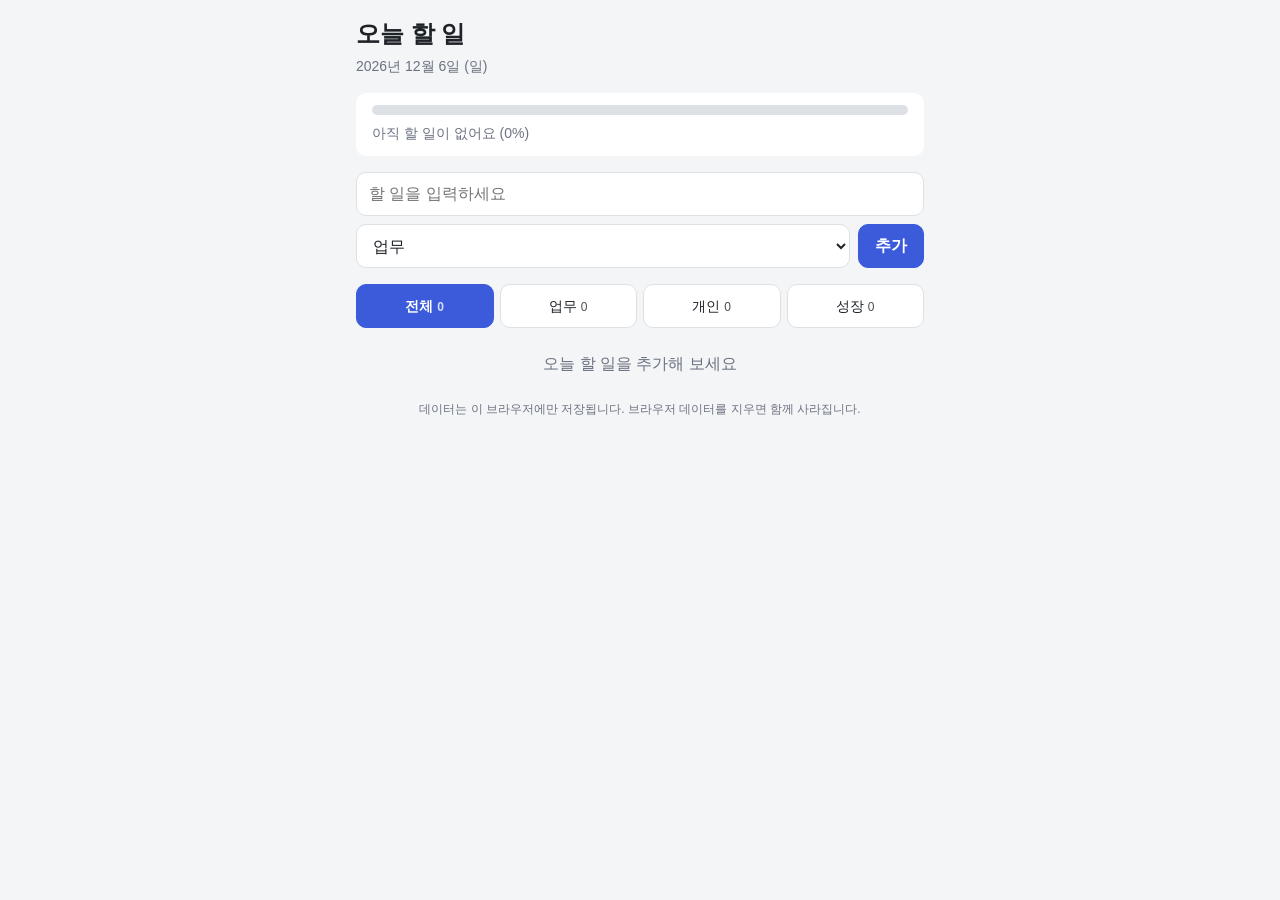
==== index.html @ 7eb19686 "할 일 관리 앱 1~4단계: 추가, 삭제, 완료, 카테고리, 진행률, 수정, 날짜 정리 Co-Authored-By: Claude Opus 5.5 <noreply@anthropic." ====
<!DOCTYPE html>
<html lang="ko">
<head>
  <meta charset="UTF-8">
  <meta name="viewport" content="width=device-width, initial-scale=1">
  <title>오늘 할 일</title>
  <link rel="stylesheet" href="style.css">
  <script src="app.js" defer></script>
</head>
<body>
  <main class="app">
    <!-- 헤더: 앱 이름, 오늘 날짜 -->
    <header class="header">
      <h1 class="header-title">오늘 할 일</h1>
      <p class="header-date" id="today"></p>
    </header>

    <!-- 진행률 영역 (선택한 탭 기준) -->
    <section class="progress" aria-label="진행률">
      <div class="progress-bar" id="progress-bar" role="progressbar" aria-valuemin="0" aria-valuemax="100" aria-valuenow="0">
        <div class="progress-fill" id="progress-fill"></div>
      </div>
      <p class="progress-text" id="progress-text" aria-live="polite"></p>
    </section>

    <!-- 입력 영역 -->
    <form class="add-form" id="add-form">
      <input class="add-input" id="add-input" type="text" maxlength="100"
             placeholder="할 일을 입력하세요" aria-label="할 일 내용" autocomplete="off">
      <div class="add-row">
        <select class="add-category" id="add-category" aria-label="카테고리">
          <option value="work">업무</option>
          <option value="personal">개인</option>
          <option value="growth">성장</option>
        </select>
        <button class="btn btn-primary" type="submit">추가</button>
      </div>
    </form>

    <!-- 필터 탭 -->
    <nav class="tabs" id="tabs" aria-label="카테고리 필터">
      <button class="tab is-active" type="button" data-filter="all" aria-pressed="true">전체 <span class="tab-count">0</span></button>
      <button class="tab" type="button" data-filter="work" aria-pressed="false">업무 <span class="tab-count">0</span></button>
      <button class="tab" type="button" data-filter="personal" aria-pressed="false">개인 <span class="tab-count">0</span></button>
      <button class="tab" type="button" data-filter="growth" aria-pressed="false">성장 <span class="tab-count">0</span></button>
    </nav>

    <!-- 할 일 목록 (app.js의 render()가 채움) -->
    <ul class="todo-list" id="todo-list"></ul>
    <p class="empty" id="empty" hidden>오늘 할 일을 추가해 보세요</p>

    <footer class="footer">
      <p>데이터는 이 브라우저에만 저장됩니다. 브라우저 데이터를 지우면 함께 사라집니다.</p>
    </footer>
  </main>
</body>
</html>
---- style.css ----
/* 색상과 크기 */
:root {
  --bg: #f4f5f7;
  --surface: #ffffff;
  --text: #1f2328;
  --text-sub: #6b7280;
  --border: #dde1e6;
  --primary: #3b5bdb;
  --primary-text: #ffffff;
  --danger: #c92a2a;
  --work: #1c7ed6;
  --work-bg: #e7f1fb;
  --personal: #2b8a3e;
  --personal-bg: #e6f4ea;
  --growth: #9c36b5;
  --growth-bg: #f6e8fa;
  --radius: 10px;
  --touch: 44px;
}

* {
  box-sizing: border-box;
}

html {
  -webkit-text-size-adjust: 100%;
}

/* hidden 속성이 display 지정보다 우선하게 */
[hidden] {
  display: none !important;
}

body {
  margin: 0;
  background: var(--bg);
  color: var(--text);
  font-family: -apple-system, BlinkMacSystemFont, "Apple SD Gothic Neo", "Malgun Gothic", sans-serif;
  font-size: 16px;
  line-height: 1.5;
  overflow-x: hidden;
}

button,
input,
select {
  font: inherit;
  color: inherit;
}

/* 전체 틀: 모바일 기준, 넓은 화면은 600px 가운데 */
.app {
  max-width: 600px;
  margin: 0 auto;
  padding: 16px;
}

/* 헤더 */
.header {
  margin-bottom: 16px;
}

.header-title {
  margin: 0;
  font-size: 24px;
}

.header-date {
  margin: 4px 0 0;
  color: var(--text-sub);
  font-size: 14px;
}

/* 진행률 */
.progress {
  margin-bottom: 16px;
  padding: 12px 16px;
  background: var(--surface);
  border-radius: var(--radius);
}

.progress-bar {
  height: 10px;
  background: var(--border);
  border-radius: 999px;
  overflow: hidden;
}

.progress-fill {
  width: 0;
  height: 100%;
  background: var(--primary);
  border-radius: 999px;
  transition: width 0.2s;
}

.progress-text {
  margin: 8px 0 0;
  font-size: 14px;
  color: var(--text-sub);
}

/* 입력 영역 */
.add-form {
  display: flex;
  flex-direction: column;
  gap: 8px;
  margin-bottom: 16px;
}

.add-input,
.add-category {
  min-height: var(--touch);
  padding: 8px 12px;
  font-size: 16px;
  background: var(--surface);
  border: 1px solid var(--border);
  border-radius: var(--radius);
}

.add-input {
  width: 100%;
}

.add-row {
  display: flex;
  gap: 8px;
}

.add-category {
  flex: 1;
  min-width: 0;
}

.add-input:focus,
.add-category:focus {
  outline: 2px solid var(--primary);
  outline-offset: 1px;
}

/* 버튼 공통 */
.btn {
  min-width: var(--touch);
  min-height: var(--touch);
  padding: 0 16px;
  background: var(--surface);
  border: 1px solid var(--border);
  border-radius: var(--radius);
  cursor: pointer;
}

.btn-primary {
  background: var(--primary);
  color: var(--primary-text);
  border-color: var(--primary);
  font-weight: 600;
}

.btn-small {
  padding: 0 10px;
  font-size: 14px;
}

.btn-danger {
  color: var(--danger);
}

.btn:focus-visible,
.tab:focus-visible {
  outline: 2px solid var(--primary);
  outline-offset: 2px;
}

/* 필터 탭 */
.tabs {
  display: grid;
  grid-template-columns: repeat(4, 1fr);
  gap: 6px;
  margin-bottom: 12px;
}

.tab {
  min-height: var(--touch);
  padding: 0 4px;
  background: var(--surface);
  border: 1px solid var(--border);
  border-radius: var(--radius);
  font-size: 14px;
  cursor: pointer;
  white-space: nowrap;
}

.tab.is-active {
  background: var(--primary);
  color: var(--primary-text);
  border-color: var(--primary);
  font-weight: 600;
}

.tab-count {
  font-size: 12px;
  opacity: 0.8;
}

/* 할 일 목록 */
.todo-list {
  margin: 0;
  padding: 0;
  list-style: none;
}

.todo-item {
  display: flex;
  align-items: center;
  gap: 8px;
  margin-bottom: 8px;
  padding: 4px 8px 4px 0;
  background: var(--surface);
  border-radius: var(--radius);
}

/* 체크박스 터치 영역 44x44 */
.todo-check {
  display: flex;
  align-items: center;
  justify-content: center;
  flex-shrink: 0;
  width: var(--touch);
  height: var(--touch);
  cursor: pointer;
}

.todo-check input {
  width: 20px;
  height: 20px;
  margin: 0;
  cursor: pointer;
}

.todo-text {
  flex: 1;
  min-width: 0;
  overflow-wrap: anywhere;
}

.todo-actions {
  display: flex;
  gap: 4px;
  flex-shrink: 0;
}

/* 완료 항목: 취소선, 흐린 글씨 */
.todo-item.is-done .todo-text {
  text-decoration: line-through;
  color: var(--text-sub);
}

.todo-item.is-done .badge {
  opacity: 0.6;
}

/* 카테고리 배지 */
.badge {
  flex-shrink: 0;
  padding: 2px 8px;
  border-radius: 999px;
  font-size: 12px;
  font-weight: 600;
}

.badge-work {
  color: var(--work);
  background: var(--work-bg);
}

.badge-personal {
  color: var(--personal);
  background: var(--personal-bg);
}

.badge-growth {
  color: var(--growth);
  background: var(--growth-bg);
}

/* 수정 중인 항목 */
.todo-item.is-editing {
  padding: 8px;
}

.edit-form {
  display: flex;
  flex-direction: column;
  gap: 8px;
  flex: 1;
  min-width: 0;
}

/* 빈 목록 안내 */
.empty {
  margin: 24px 0;
  color: var(--text-sub);
  text-align: center;
}

/* 하단 안내 */
.footer {
  margin-top: 24px;
  color: var(--text-sub);
  font-size: 12px;
  text-align: center;
}

.footer p {
  margin: 0;
}
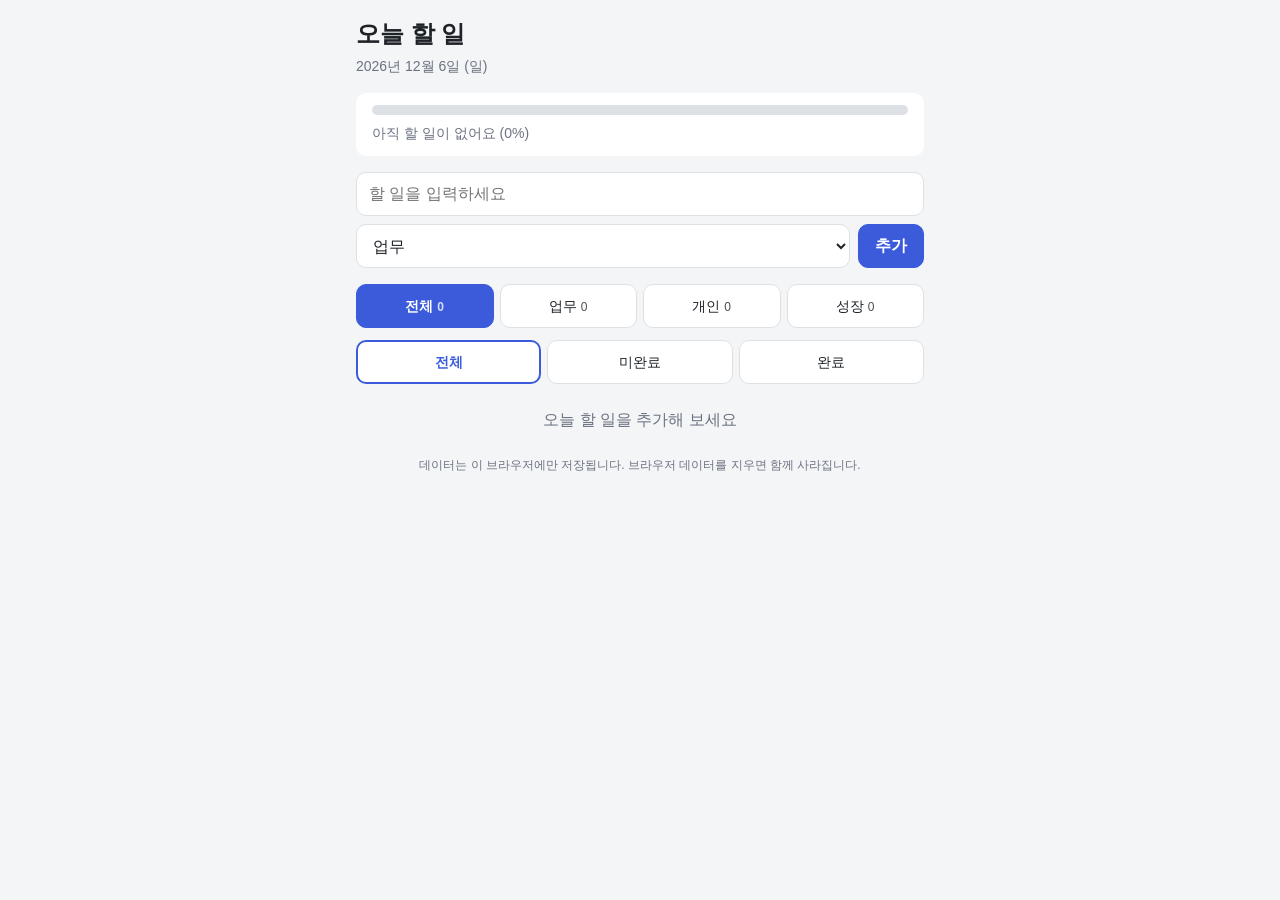
==== commit 235c236f: "6단계: 완료 항목 일괄 삭제, 상태 필터 (F8, F9) Co-Authored-By: Claude Opus 5.5 <noreply@anthropic.com>" ====
--- a/index.html
+++ b/index.html
@@ -45,9 +45,18 @@
       <button class="tab" type="button" data-filter="growth" aria-pressed="false">성장 <span class="tab-count">0</span></button>
     </nav>
 
+    <!-- 상태 필터 (카테고리 탭과 함께 적용) -->
+    <nav class="tabs status-tabs" id="status-tabs" aria-label="상태 필터">
+      <button class="tab is-active" type="button" data-status="all" aria-pressed="true">전체</button>
+      <button class="tab" type="button" data-status="active" aria-pressed="false">미완료</button>
+      <button class="tab" type="button" data-status="done" aria-pressed="false">완료</button>
+    </nav>
+
     <!-- 할 일 목록 (app.js의 render()가 채움) -->
     <ul class="todo-list" id="todo-list"></ul>
-    <p class="empty" id="empty" hidden>오늘 할 일을 추가해 보세요</p>
+    <p class="empty" id="empty" hidden></p>
+
+    <button class="btn btn-danger btn-clear" id="clear-done" type="button" hidden>완료 항목 지우기</button>
 
     <footer class="footer">
       <p>데이터는 이 브라우저에만 저장됩니다. 브라우저 데이터를 지우면 함께 사라집니다.</p>
--- a/style.css
+++ b/style.css
@@ -197,6 +197,17 @@
   font-weight: 600;
 }
 
+/* 상태 필터: 카테고리 탭과 구분되게 테두리만 강조 */
+.status-tabs {
+  grid-template-columns: repeat(3, 1fr);
+}
+
+.status-tabs .tab.is-active {
+  background: var(--surface);
+  color: var(--primary);
+  border: 2px solid var(--primary);
+}
+
 .tab-count {
   font-size: 12px;
   opacity: 0.8;
@@ -303,6 +314,12 @@
   text-align: center;
 }
 
+/* 완료 항목 지우기 */
+.btn-clear {
+  display: block;
+  margin: 16px auto 0;
+}
+
 /* 하단 안내 */
 .footer {
   margin-top: 24px;
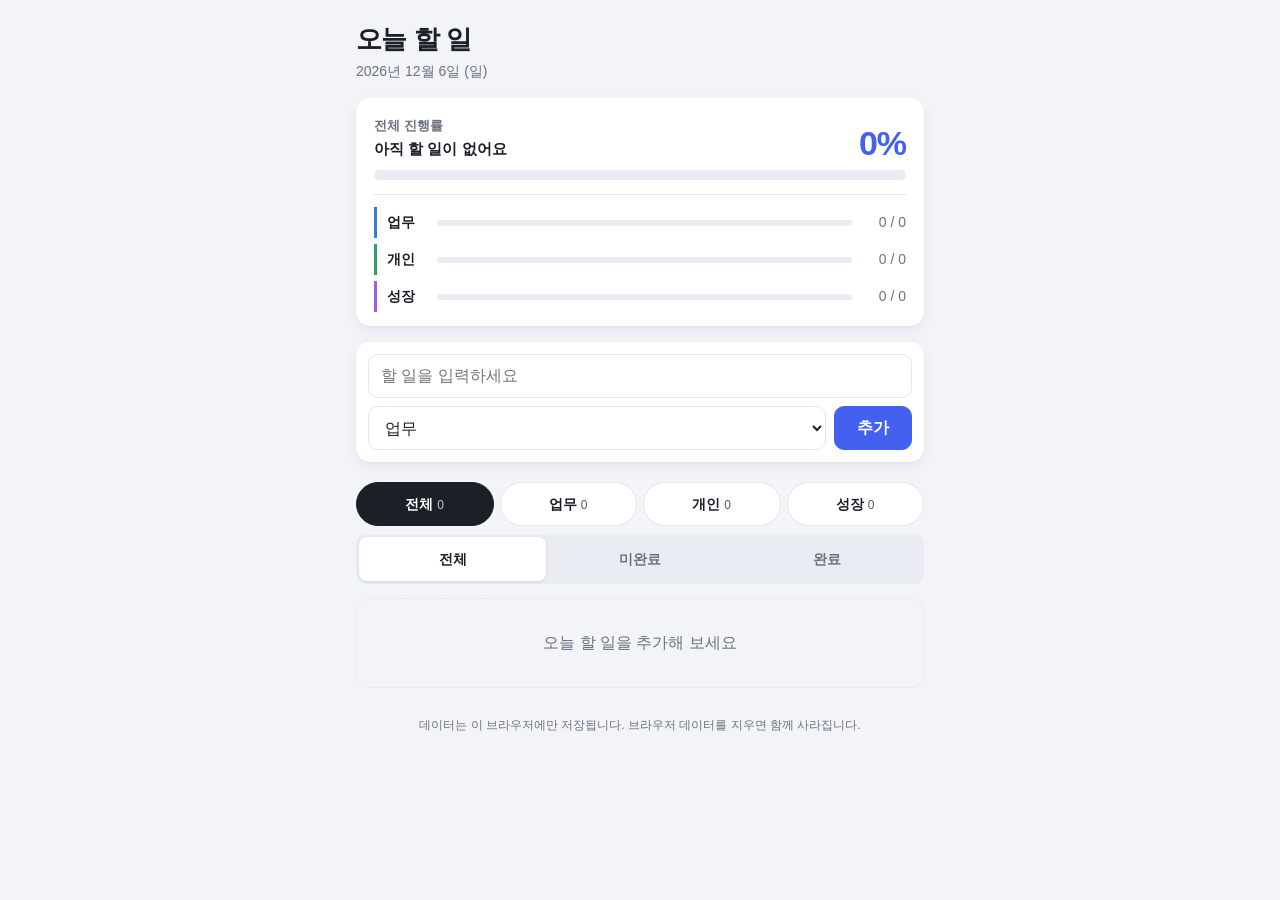
==== commit 155fedff: "디자인 개선: 통계 카드로 진행률 모으기, 카테고리 색 세로줄 Co-Authored-By: Claude Opus 5.5 <noreply@anthropic.com>" ====
--- a/index.html
+++ b/index.html
@@ -15,16 +15,39 @@
       <p class="header-date" id="today"></p>
     </header>
 
-    <!-- 진행률 영역 (선택한 탭 기준) -->
-    <section class="progress" aria-label="진행률">
+    <!-- 통계: 선택한 탭 진행률 + 카테고리별 현황 -->
+    <section class="card stats" id="stats" data-filter="all" aria-label="진행 현황">
+      <div class="stats-head">
+        <div>
+          <p class="stats-label" id="stats-label">전체 진행률</p>
+          <p class="stats-summary" id="progress-text" aria-live="polite"></p>
+        </div>
+        <p class="stats-percent" id="stats-percent" aria-hidden="true">0%</p>
+      </div>
       <div class="progress-bar" id="progress-bar" role="progressbar" aria-valuemin="0" aria-valuemax="100" aria-valuenow="0">
         <div class="progress-fill" id="progress-fill"></div>
       </div>
-      <p class="progress-text" id="progress-text" aria-live="polite"></p>
+      <ul class="stats-list" id="stats-list">
+        <li class="stats-row cat-work" data-category="work">
+          <span class="stats-name">업무</span>
+          <span class="mini-bar" aria-hidden="true"><span class="mini-fill"></span></span>
+          <span class="stats-count">0 / 0</span>
+        </li>
+        <li class="stats-row cat-personal" data-category="personal">
+          <span class="stats-name">개인</span>
+          <span class="mini-bar" aria-hidden="true"><span class="mini-fill"></span></span>
+          <span class="stats-count">0 / 0</span>
+        </li>
+        <li class="stats-row cat-growth" data-category="growth">
+          <span class="stats-name">성장</span>
+          <span class="mini-bar" aria-hidden="true"><span class="mini-fill"></span></span>
+          <span class="stats-count">0 / 0</span>
+        </li>
+      </ul>
     </section>
 
     <!-- 입력 영역 -->
-    <form class="add-form" id="add-form">
+    <form class="card add-form" id="add-form">
       <input class="add-input" id="add-input" type="text" maxlength="100"
              placeholder="할 일을 입력하세요" aria-label="할 일 내용" autocomplete="off">
       <div class="add-row">
--- a/style.css
+++ b/style.css
@@ -1,20 +1,23 @@
 /* 색상과 크기 */
 :root {
-  --bg: #f4f5f7;
+  --bg: #f2f4f8;
   --surface: #ffffff;
-  --text: #1f2328;
+  --text: #1b1f27;
   --text-sub: #6b7280;
-  --border: #dde1e6;
-  --primary: #3b5bdb;
+  --border: #e3e7ee;
+  --track: #e9edf3;
+  --primary: #4361ee;
   --primary-text: #ffffff;
-  --danger: #c92a2a;
-  --work: #1c7ed6;
-  --work-bg: #e7f1fb;
-  --personal: #2b8a3e;
-  --personal-bg: #e6f4ea;
-  --growth: #9c36b5;
-  --growth-bg: #f6e8fa;
-  --radius: 10px;
+  --danger: #d63c3c;
+  --work: #3a7bd5;
+  --work-bg: #e8f0fb;
+  --personal: #2f9e68;
+  --personal-bg: #e5f5ed;
+  --growth: #9b5de5;
+  --growth-bg: #f3ebfc;
+  --radius: 14px;
+  --radius-sm: 10px;
+  --shadow: 0 1px 2px rgba(20, 30, 60, 0.05), 0 4px 14px rgba(20, 30, 60, 0.06);
   --touch: 44px;
 }
 
@@ -48,11 +51,33 @@
   color: inherit;
 }
 
+/* 카테고리 색: 항목에 cat-* 클래스를 붙이면 --cat이 정해진다 */
+.cat-work {
+  --cat: var(--work);
+  --cat-bg: var(--work-bg);
+}
+
+.cat-personal {
+  --cat: var(--personal);
+  --cat-bg: var(--personal-bg);
+}
+
+.cat-growth {
+  --cat: var(--growth);
+  --cat-bg: var(--growth-bg);
+}
+
 /* 전체 틀: 모바일 기준, 넓은 화면은 600px 가운데 */
 .app {
   max-width: 600px;
   margin: 0 auto;
-  padding: 16px;
+  padding: 20px 16px 32px;
+}
+
+.card {
+  background: var(--surface);
+  border-radius: var(--radius);
+  box-shadow: var(--shadow);
 }
 
 /* 헤더 */
@@ -62,26 +87,69 @@
 
 .header-title {
   margin: 0;
-  font-size: 24px;
+  font-size: 26px;
+  font-weight: 800;
+  letter-spacing: -0.02em;
 }
 
 .header-date {
-  margin: 4px 0 0;
+  margin: 2px 0 0;
   color: var(--text-sub);
   font-size: 14px;
 }
 
-/* 진행률 */
-.progress {
+/* 통계 카드 */
+.stats {
+  --accent: var(--primary);
   margin-bottom: 16px;
-  padding: 12px 16px;
-  background: var(--surface);
-  border-radius: var(--radius);
+  padding: 18px 18px 14px;
+}
+
+.stats[data-filter="work"] {
+  --accent: var(--work);
+}
+
+.stats[data-filter="personal"] {
+  --accent: var(--personal);
+}
+
+.stats[data-filter="growth"] {
+  --accent: var(--growth);
+}
+
+.stats-head {
+  display: flex;
+  align-items: flex-end;
+  justify-content: space-between;
+  gap: 12px;
+  margin-bottom: 10px;
+}
+
+.stats-label {
+  margin: 0;
+  font-size: 13px;
+  font-weight: 600;
+  color: var(--text-sub);
+}
+
+.stats-summary {
+  margin: 2px 0 0;
+  font-size: 15px;
+  font-weight: 600;
+}
+
+.stats-percent {
+  margin: 0;
+  font-size: 34px;
+  font-weight: 800;
+  line-height: 1;
+  letter-spacing: -0.03em;
+  color: var(--accent);
 }
 
 .progress-bar {
   height: 10px;
-  background: var(--border);
+  background: var(--track);
   border-radius: 999px;
   overflow: hidden;
 }
@@ -89,15 +157,66 @@
 .progress-fill {
   width: 0;
   height: 100%;
-  background: var(--primary);
-  border-radius: 999px;
-  transition: width 0.2s;
-}
-
-.progress-text {
-  margin: 8px 0 0;
+  background: var(--accent);
+  border-radius: 999px;
+  transition: width 0.25s, background-color 0.25s;
+}
+
+/* 카테고리별 현황: 왼쪽 세로줄 + 작은 막대 */
+.stats-list {
+  margin: 14px 0 0;
+  padding: 12px 0 0;
+  list-style: none;
+  border-top: 1px solid var(--border);
+}
+
+.stats-row {
+  display: grid;
+  grid-template-columns: 40px 1fr auto;
+  align-items: center;
+  gap: 10px;
+  padding: 5px 0 5px 10px;
+  border-left: 3px solid var(--cat);
   font-size: 14px;
-  color: var(--text-sub);
+}
+
+.stats-row + .stats-row {
+  margin-top: 6px;
+}
+
+.stats-name {
+  font-weight: 600;
+}
+
+.mini-bar {
+  display: block;
+  height: 6px;
+  background: var(--track);
+  border-radius: 999px;
+  overflow: hidden;
+}
+
+.mini-fill {
+  display: block;
+  width: 0;
+  height: 100%;
+  background: var(--cat);
+  border-radius: 999px;
+  transition: width 0.25s;
+}
+
+.stats-count {
+  min-width: 44px;
+  color: var(--text-sub);
+  text-align: right;
+  font-variant-numeric: tabular-nums;
+}
+
+/* 카테고리 탭을 고르면 그 줄만 강조 */
+.stats[data-filter="work"] .stats-row:not(.cat-work),
+.stats[data-filter="personal"] .stats-row:not(.cat-personal),
+.stats[data-filter="growth"] .stats-row:not(.cat-growth) {
+  opacity: 0.45;
 }
 
 /* 입력 영역 */
@@ -105,7 +224,8 @@
   display: flex;
   flex-direction: column;
   gap: 8px;
-  margin-bottom: 16px;
+  margin-bottom: 20px;
+  padding: 12px;
 }
 
 .add-input,
@@ -115,7 +235,7 @@
   font-size: 16px;
   background: var(--surface);
   border: 1px solid var(--border);
-  border-radius: var(--radius);
+  border-radius: var(--radius-sm);
 }
 
 .add-input {
@@ -145,15 +265,16 @@
   padding: 0 16px;
   background: var(--surface);
   border: 1px solid var(--border);
-  border-radius: var(--radius);
+  border-radius: var(--radius-sm);
   cursor: pointer;
 }
 
 .btn-primary {
+  padding: 0 22px;
   background: var(--primary);
   color: var(--primary-text);
   border-color: var(--primary);
-  font-weight: 600;
+  font-weight: 700;
 }
 
 .btn-small {
@@ -171,12 +292,12 @@
   outline-offset: 2px;
 }
 
-/* 필터 탭 */
+/* 카테고리 탭 */
 .tabs {
   display: grid;
   grid-template-columns: repeat(4, 1fr);
   gap: 6px;
-  margin-bottom: 12px;
+  margin-bottom: 8px;
 }
 
 .tab {
@@ -184,33 +305,62 @@
   padding: 0 4px;
   background: var(--surface);
   border: 1px solid var(--border);
-  border-radius: var(--radius);
+  border-radius: 999px;
   font-size: 14px;
+  font-weight: 600;
   cursor: pointer;
   white-space: nowrap;
 }
 
 .tab.is-active {
-  background: var(--primary);
+  background: var(--text);
   color: var(--primary-text);
-  border-color: var(--primary);
-  font-weight: 600;
-}
-
-/* 상태 필터: 카테고리 탭과 구분되게 테두리만 강조 */
+  border-color: var(--text);
+}
+
+/* 선택한 카테고리 탭은 그 카테고리 색 */
+.tab.is-active[data-filter="work"] {
+  background: var(--work);
+  border-color: var(--work);
+}
+
+.tab.is-active[data-filter="personal"] {
+  background: var(--personal);
+  border-color: var(--personal);
+}
+
+.tab.is-active[data-filter="growth"] {
+  background: var(--growth);
+  border-color: var(--growth);
+}
+
+.tab-count {
+  font-size: 12px;
+  font-weight: 500;
+  opacity: 0.75;
+}
+
+/* 상태 필터: 하나로 묶인 버튼 */
 .status-tabs {
   grid-template-columns: repeat(3, 1fr);
+  gap: 0;
+  margin-bottom: 14px;
+  padding: 3px;
+  background: var(--track);
+  border-radius: var(--radius-sm);
+}
+
+.status-tabs .tab {
+  background: transparent;
+  border: 0;
+  border-radius: 8px;
+  color: var(--text-sub);
 }
 
 .status-tabs .tab.is-active {
   background: var(--surface);
-  color: var(--primary);
-  border: 2px solid var(--primary);
-}
-
-.tab-count {
-  font-size: 12px;
-  opacity: 0.8;
+  color: var(--text);
+  box-shadow: 0 1px 3px rgba(20, 30, 60, 0.12);
 }
 
 /* 할 일 목록 */
@@ -220,14 +370,16 @@
   list-style: none;
 }
 
+/* 왼쪽 세로줄로 카테고리 색 표시 */
 .todo-item {
   display: flex;
   align-items: center;
   gap: 8px;
   margin-bottom: 8px;
-  padding: 4px 8px 4px 0;
-  background: var(--surface);
-  border-radius: var(--radius);
+  padding: 4px 8px 4px 4px;
+  background: var(--surface);
+  border-radius: var(--radius-sm);
+  box-shadow: inset 4px 0 0 var(--cat, var(--border)), var(--shadow);
 }
 
 /* 체크박스 터치 영역 44x44 */
@@ -245,12 +397,14 @@
   width: 20px;
   height: 20px;
   margin: 0;
+  accent-color: var(--cat, var(--primary));
   cursor: pointer;
 }
 
 .todo-text {
   flex: 1;
   min-width: 0;
+  word-break: keep-all;
   overflow-wrap: anywhere;
 }
 
@@ -260,7 +414,13 @@
   flex-shrink: 0;
 }
 
-/* 완료 항목: 취소선, 흐린 글씨 */
+/* 완료 항목: 취소선, 흐린 글씨, 옅은 세로줄 */
+.todo-item.is-done {
+  background: #fafbfc;
+  box-shadow: inset 4px 0 0 var(--border), 0 1px 2px rgba(20, 30, 60, 0.04);
+  box-shadow: inset 4px 0 0 color-mix(in srgb, var(--cat) 35%, transparent), 0 1px 2px rgba(20, 30, 60, 0.04);
+}
+
 .todo-item.is-done .todo-text {
   text-decoration: line-through;
   color: var(--text-sub);
@@ -276,27 +436,14 @@
   padding: 2px 8px;
   border-radius: 999px;
   font-size: 12px;
-  font-weight: 600;
-}
-
-.badge-work {
-  color: var(--work);
-  background: var(--work-bg);
-}
-
-.badge-personal {
-  color: var(--personal);
-  background: var(--personal-bg);
-}
-
-.badge-growth {
-  color: var(--growth);
-  background: var(--growth-bg);
+  font-weight: 700;
+  color: var(--cat);
+  background: var(--cat-bg);
 }
 
 /* 수정 중인 항목 */
 .todo-item.is-editing {
-  padding: 8px;
+  padding: 10px 10px 10px 14px;
 }
 
 .edit-form {
@@ -309,20 +456,27 @@
 
 /* 빈 목록 안내 */
 .empty {
-  margin: 24px 0;
+  margin: 0;
+  padding: 32px 16px;
   color: var(--text-sub);
   text-align: center;
+  border: 1.5px dashed var(--border);
+  border-radius: var(--radius);
 }
 
 /* 완료 항목 지우기 */
 .btn-clear {
   display: block;
   margin: 16px auto 0;
+  background: transparent;
+  border-color: transparent;
+  font-size: 14px;
+  font-weight: 600;
 }
 
 /* 하단 안내 */
 .footer {
-  margin-top: 24px;
+  margin-top: 28px;
   color: var(--text-sub);
   font-size: 12px;
   text-align: center;
